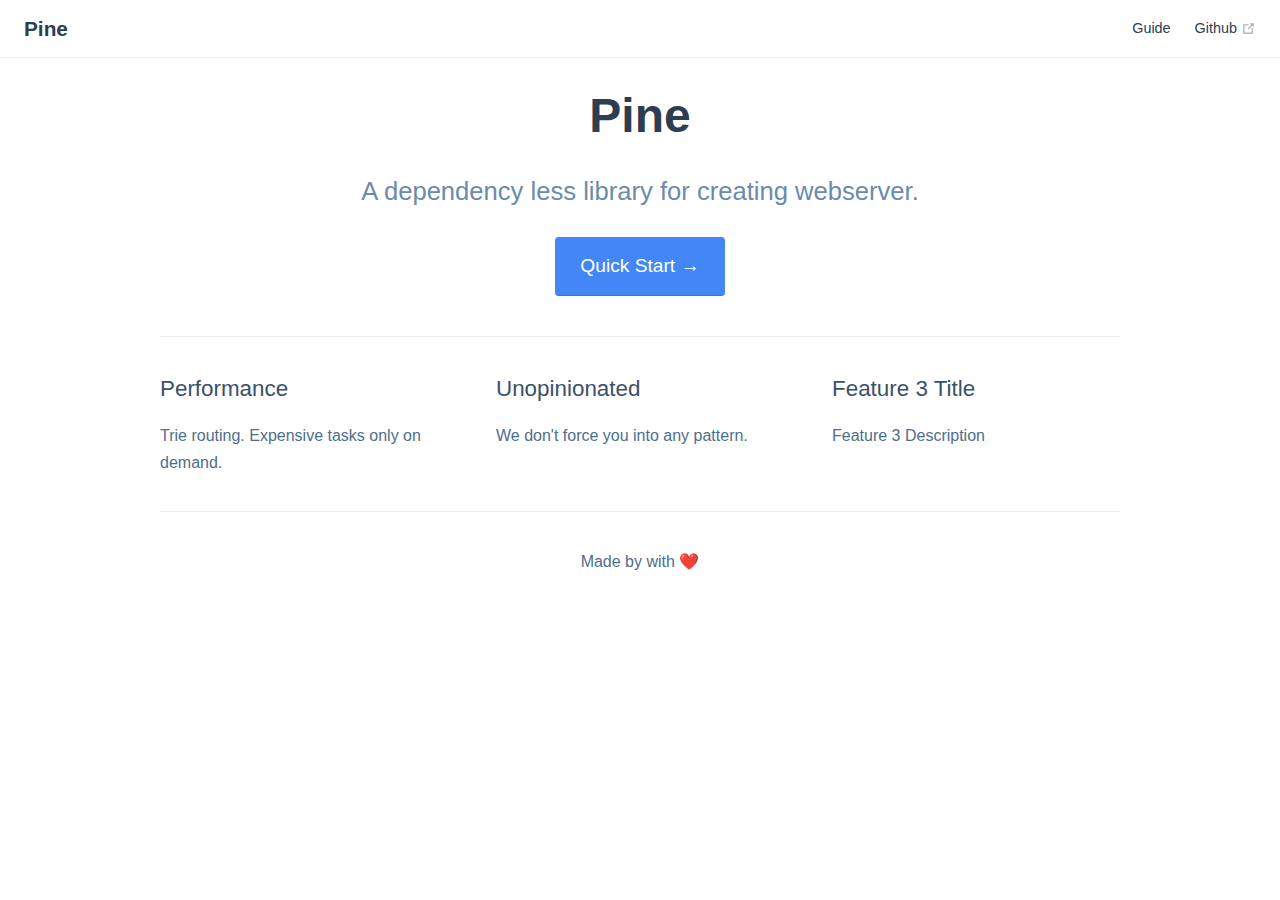
==== index.html @ f1e0f578 "initial commit" ====
<!DOCTYPE html>
<html lang="en-US">
  <head>
    <meta charset="utf-8">
    <meta name="viewport" content="width=device-width,initial-scale=1">
    <title>Pine</title>
    <meta name="generator" content="VuePress 1.9.7">
    
    <meta name="description" content="">
    <meta name="theme-color" content="#3eaf7c">
    <meta name="apple-mobile-web-app-capable" content="yes">
    <meta name="apple-mobile-web-app-status-bar-style" content="black">
    
    <link rel="preload" href="/assets/css/0.styles.39a267be.css" as="style"><link rel="preload" href="/assets/js/app.b1ec6d34.js" as="script"><link rel="preload" href="/assets/js/2.e7767448.js" as="script"><link rel="preload" href="/assets/js/19.b9b3221e.js" as="script"><link rel="prefetch" href="/assets/js/10.a19253a8.js"><link rel="prefetch" href="/assets/js/11.ebd62ddd.js"><link rel="prefetch" href="/assets/js/12.dfc4c2cf.js"><link rel="prefetch" href="/assets/js/13.0dc59c87.js"><link rel="prefetch" href="/assets/js/14.77c9f6ec.js"><link rel="prefetch" href="/assets/js/15.d4dd7ac7.js"><link rel="prefetch" href="/assets/js/16.641fc0c1.js"><link rel="prefetch" href="/assets/js/17.ef81d6ae.js"><link rel="prefetch" href="/assets/js/18.2c83feb0.js"><link rel="prefetch" href="/assets/js/3.e2c10d88.js"><link rel="prefetch" href="/assets/js/4.1ddbd436.js"><link rel="prefetch" href="/assets/js/5.36d3f813.js"><link rel="prefetch" href="/assets/js/6.9d0b0da1.js"><link rel="prefetch" href="/assets/js/7.0ec991a2.js"><link rel="prefetch" href="/assets/js/8.6fa378a0.js"><link rel="prefetch" href="/assets/js/9.0c739134.js">
    <link rel="stylesheet" href="/assets/css/0.styles.39a267be.css">
  </head>
  <body>
    <div id="app" data-server-rendered="true"><div class="theme-container no-sidebar"><header class="navbar"><div class="sidebar-button"><svg xmlns="http://www.w3.org/2000/svg" aria-hidden="true" role="img" viewBox="0 0 448 512" class="icon"><path fill="currentColor" d="M436 124H12c-6.627 0-12-5.373-12-12V80c0-6.627 5.373-12 12-12h424c6.627 0 12 5.373 12 12v32c0 6.627-5.373 12-12 12zm0 160H12c-6.627 0-12-5.373-12-12v-32c0-6.627 5.373-12 12-12h424c6.627 0 12 5.373 12 12v32c0 6.627-5.373 12-12 12zm0 160H12c-6.627 0-12-5.373-12-12v-32c0-6.627 5.373-12 12-12h424c6.627 0 12 5.373 12 12v32c0 6.627-5.373 12-12 12z"></path></svg></div> <a href="/" aria-current="page" class="home-link router-link-exact-active router-link-active"><!----> <span class="site-name">Pine</span></a> <div class="links"><!----> <nav class="nav-links can-hide"><div class="nav-item"><a href="/guide/" class="nav-link">
  Guide
</a></div><div class="nav-item"><a href="https://github.com/Palladium02/pine" target="_blank" rel="noopener noreferrer" class="nav-link external">
  Github
  <span><svg xmlns="http://www.w3.org/2000/svg" aria-hidden="true" focusable="false" x="0px" y="0px" viewBox="0 0 100 100" width="15" height="15" class="icon outbound"><path fill="currentColor" d="M18.8,85.1h56l0,0c2.2,0,4-1.8,4-4v-32h-8v28h-48v-48h28v-8h-32l0,0c-2.2,0-4,1.8-4,4v56C14.8,83.3,16.6,85.1,18.8,85.1z"></path> <polygon fill="currentColor" points="45.7,48.7 51.3,54.3 77.2,28.5 77.2,37.2 85.2,37.2 85.2,14.9 62.8,14.9 62.8,22.9 71.5,22.9"></polygon></svg> <span class="sr-only">(opens new window)</span></span></a></div> <!----></nav></div></header> <div class="sidebar-mask"></div> <aside class="sidebar"><nav class="nav-links"><div class="nav-item"><a href="/guide/" class="nav-link">
  Guide
</a></div><div class="nav-item"><a href="https://github.com/Palladium02/pine" target="_blank" rel="noopener noreferrer" class="nav-link external">
  Github
  <span><svg xmlns="http://www.w3.org/2000/svg" aria-hidden="true" focusable="false" x="0px" y="0px" viewBox="0 0 100 100" width="15" height="15" class="icon outbound"><path fill="currentColor" d="M18.8,85.1h56l0,0c2.2,0,4-1.8,4-4v-32h-8v28h-48v-48h28v-8h-32l0,0c-2.2,0-4,1.8-4,4v56C14.8,83.3,16.6,85.1,18.8,85.1z"></path> <polygon fill="currentColor" points="45.7,48.7 51.3,54.3 77.2,28.5 77.2,37.2 85.2,37.2 85.2,14.9 62.8,14.9 62.8,22.9 71.5,22.9"></polygon></svg> <span class="sr-only">(opens new window)</span></span></a></div> <!----></nav>  <!----> </aside> <main aria-labelledby="main-title" class="home"><header class="hero"><!----> <h1 id="main-title">
      Pine
    </h1> <p class="description">
      A dependency less library for creating webserver.
    </p> <p class="action"><a href="/guide/" class="nav-link action-button">
  Quick Start →
</a></p></header> <div class="features"><div class="feature"><h2>Performance</h2> <p>Trie routing. Expensive tasks only on demand.</p></div><div class="feature"><h2>Unopinionated</h2> <p>We don't force you into any pattern.</p></div><div class="feature"><h2>Feature 3 Title</h2> <p>Feature 3 Description</p></div></div> <div class="theme-default-content custom content__default"></div> <div class="footer">
    Made by  with ❤️
  </div></main></div><div class="global-ui"></div></div>
    <script src="/assets/js/app.b1ec6d34.js" defer></script><script src="/assets/js/2.e7767448.js" defer></script><script src="/assets/js/19.b9b3221e.js" defer></script>
  </body>
</html>
---- assets/css/0.styles.39a267be.css ----
code[class*=language-],pre[class*=language-]{color:#ccc;background:none;font-family:Consolas,Monaco,Andale Mono,Ubuntu Mono,monospace;font-size:1em;text-align:left;white-space:pre;word-spacing:normal;word-break:normal;word-wrap:normal;line-height:1.5;-moz-tab-size:4;-o-tab-size:4;tab-size:4;-webkit-hyphens:none;hyphens:none}pre[class*=language-]{padding:1em;margin:.5em 0;overflow:auto}:not(pre)>code[class*=language-],pre[class*=language-]{background:#2d2d2d}:not(pre)>code[class*=language-]{padding:.1em;border-radius:.3em;white-space:normal}.token.block-comment,.token.cdata,.token.comment,.token.doctype,.token.prolog{color:#999}.token.punctuation{color:#ccc}.token.attr-name,.token.deleted,.token.namespace,.token.tag{color:#e2777a}.token.function-name{color:#6196cc}.token.boolean,.token.function,.token.number{color:#f08d49}.token.class-name,.token.constant,.token.property,.token.symbol{color:#f8c555}.token.atrule,.token.builtin,.token.important,.token.keyword,.token.selector{color:#cc99cd}.token.attr-value,.token.char,.token.regex,.token.string,.token.variable{color:#7ec699}.token.entity,.token.operator,.token.url{color:#67cdcc}.token.bold,.token.important{font-weight:700}.token.italic{font-style:italic}.token.entity{cursor:help}.token.inserted{color:green}.theme-default-content code{color:#476582;padding:.25rem .5rem;margin:0;font-size:.85em;background-color:rgba(27,31,35,.05);border-radius:3px}.theme-default-content code .token.deleted{color:#ec5975}.theme-default-content code .token.inserted{color:#4287f5}.theme-default-content pre,.theme-default-content pre[class*=language-]{line-height:1.4;padding:1.25rem 1.5rem;margin:.85rem 0;background-color:#282c34;border-radius:6px;overflow:auto}.theme-default-content pre[class*=language-] code,.theme-default-content pre code{color:#fff;padding:0;background-color:transparent;border-radius:0}div[class*=language-]{position:relative;background-color:#282c34;border-radius:6px}div[class*=language-] .highlight-lines{-webkit-user-select:none;user-select:none;padding-top:1.3rem;position:absolute;top:0;left:0;width:100%;line-height:1.4}div[class*=language-] .highlight-lines .highlighted{background-color:rgba(0,0,0,.66)}div[class*=language-] pre,div[class*=language-] pre[class*=language-]{background:transparent;position:relative;z-index:1}div[class*=language-]:before{position:absolute;z-index:3;top:.8em;right:1em;font-size:.75rem;color:hsla(0,0%,100%,.4)}div[class*=language-]:not(.line-numbers-mode) .line-numbers-wrapper{display:none}div[class*=language-].line-numbers-mode .highlight-lines .highlighted{position:relative}div[class*=language-].line-numbers-mode .highlight-lines .highlighted:before{content:" ";position:absolute;z-index:3;left:0;top:0;display:block;width:3.5rem;height:100%;background-color:rgba(0,0,0,.66)}div[class*=language-].line-numbers-mode pre{padding-left:4.5rem;vertical-align:middle}div[class*=language-].line-numbers-mode .line-numbers-wrapper{position:absolute;top:0;width:3.5rem;text-align:center;color:hsla(0,0%,100%,.3);padding:1.25rem 0;line-height:1.4}div[class*=language-].line-numbers-mode .line-numbers-wrapper br{-webkit-user-select:none;user-select:none}div[class*=language-].line-numbers-mode .line-numbers-wrapper .line-number{position:relative;z-index:4;-webkit-user-select:none;user-select:none;font-size:.85em}div[class*=language-].line-numbers-mode:after{content:"";position:absolute;z-index:2;top:0;left:0;width:3.5rem;height:100%;border-radius:6px 0 0 6px;border-right:1px solid rgba(0,0,0,.66);background-color:#282c34}div[class~=language-js]:before{content:"js"}div[class~=language-ts]:before{content:"ts"}div[class~=language-html]:before{content:"html"}div[class~=language-md]:before{content:"md"}div[class~=language-vue]:before{content:"vue"}div[class~=language-css]:before{content:"css"}div[class~=language-sass]:before{content:"sass"}div[class~=language-scss]:before{content:"scss"}div[class~=language-less]:before{content:"less"}div[class~=language-stylus]:before{content:"stylus"}div[class~=language-go]:before{content:"go"}div[class~=language-java]:before{content:"java"}div[class~=language-c]:before{content:"c"}div[class~=language-sh]:before{content:"sh"}div[class~=language-yaml]:before{content:"yaml"}div[class~=language-py]:before{content:"py"}div[class~=language-docker]:before{content:"docker"}div[class~=language-dockerfile]:before{content:"dockerfile"}div[class~=language-makefile]:before{content:"makefile"}div[class~=language-javascript]:before{content:"js"}div[class~=language-typescript]:before{content:"ts"}div[class~=language-markup]:before{content:"html"}div[class~=language-markdown]:before{content:"md"}div[class~=language-json]:before{content:"json"}div[class~=language-ruby]:before{content:"rb"}div[class~=language-python]:before{content:"py"}div[class~=language-bash]:before{content:"sh"}div[class~=language-php]:before{content:"php"}.custom-block .custom-block-title{font-weight:600;margin-bottom:-.4rem}.custom-block.danger,.custom-block.tip,.custom-block.warning{padding:.1rem 1.5rem;border-left-width:.5rem;border-left-style:solid;margin:1rem 0}.custom-block.tip{background-color:#f3f5f7;border-color:#42b983}.custom-block.warning{background-color:rgba(255,229,100,.3);border-color:#e7c000;color:#6b5900}.custom-block.warning .custom-block-title{color:#b29400}.custom-block.warning a{color:#2c3e50}.custom-block.danger{background-color:#ffe6e6;border-color:#c00;color:#4d0000}.custom-block.danger .custom-block-title{color:#900}.custom-block.danger a{color:#2c3e50}.custom-block.details{display:block;position:relative;border-radius:2px;margin:1.6em 0;padding:1.6em;background-color:#eee}.custom-block.details h4{margin-top:0}.custom-block.details figure:last-child,.custom-block.details p:last-child{margin-bottom:0;padding-bottom:0}.custom-block.details summary{outline:none;cursor:pointer}.arrow{display:inline-block;width:0;height:0}.arrow.up{border-bottom:6px solid #ccc}.arrow.down,.arrow.up{border-left:4px solid transparent;border-right:4px solid transparent}.arrow.down{border-top:6px solid #ccc}.arrow.right{border-left:6px solid #ccc}.arrow.left,.arrow.right{border-top:4px solid transparent;border-bottom:4px solid transparent}.arrow.left{border-right:6px solid #ccc}.theme-default-content:not(.custom){max-width:740px;margin:0 auto;padding:2rem 2.5rem}@media (max-width:959px){.theme-default-content:not(.custom){padding:2rem}}@media (max-width:419px){.theme-default-content:not(.custom){padding:1.5rem}}.table-of-contents .badge{vertical-align:middle}body,html{padding:0;margin:0;background-color:#fff}body{font-family:-apple-system,BlinkMacSystemFont,Segoe UI,Roboto,Oxygen,Ubuntu,Cantarell,Fira Sans,Droid Sans,Helvetica Neue,sans-serif;-webkit-font-smoothing:antialiased;-moz-osx-font-smoothing:grayscale;font-size:16px;color:#2c3e50}.page{padding-left:20rem}.navbar{z-index:20;right:0;height:3.6rem;background-color:#fff;box-sizing:border-box;border-bottom:1px solid #eaecef}.navbar,.sidebar-mask{position:fixed;top:0;left:0}.sidebar-mask{z-index:9;width:100vw;height:100vh;display:none}.sidebar{font-size:16px;background-color:#fff;width:20rem;position:fixed;z-index:10;margin:0;top:3.6rem;left:0;bottom:0;box-sizing:border-box;border-right:1px solid #eaecef;overflow-y:auto}.theme-default-content:not(.custom)>:first-child{margin-top:3.6rem}.theme-default-content:not(.custom) a:hover{text-decoration:underline}.theme-default-content:not(.custom) p.demo{padding:1rem 1.5rem;border:1px solid #ddd;border-radius:4px}.theme-default-content:not(.custom) img{max-width:100%}.theme-default-content.custom{padding:0;margin:0}.theme-default-content.custom img{max-width:100%}a{font-weight:500;text-decoration:none}a,p a code{color:#4287f5}p a code{font-weight:400}kbd{background:#eee;border:.15rem solid #ddd;border-bottom:.25rem solid #ddd;border-radius:.15rem;padding:0 .15em}blockquote{font-size:1rem;color:#999;border-left:.2rem solid #dfe2e5;margin:1rem 0;padding:.25rem 0 .25rem 1rem}blockquote>p{margin:0}ol,ul{padding-left:1.2em}strong{font-weight:600}h1,h2,h3,h4,h5,h6{font-weight:600;line-height:1.25}.theme-default-content:not(.custom)>h1,.theme-default-content:not(.custom)>h2,.theme-default-content:not(.custom)>h3,.theme-default-content:not(.custom)>h4,.theme-default-content:not(.custom)>h5,.theme-default-content:not(.custom)>h6{margin-top:-3.1rem;padding-top:4.6rem;margin-bottom:0}.theme-default-content:not(.custom)>h1:first-child,.theme-default-content:not(.custom)>h2:first-child,.theme-default-content:not(.custom)>h3:first-child,.theme-default-content:not(.custom)>h4:first-child,.theme-default-content:not(.custom)>h5:first-child,.theme-default-content:not(.custom)>h6:first-child{margin-top:-1.5rem;margin-bottom:1rem}.theme-default-content:not(.custom)>h1:first-child+.custom-block,.theme-default-content:not(.custom)>h1:first-child+p,.theme-default-content:not(.custom)>h1:first-child+pre,.theme-default-content:not(.custom)>h2:first-child+.custom-block,.theme-default-content:not(.custom)>h2:first-child+p,.theme-default-content:not(.custom)>h2:first-child+pre,.theme-default-content:not(.custom)>h3:first-child+.custom-block,.theme-default-content:not(.custom)>h3:first-child+p,.theme-default-content:not(.custom)>h3:first-child+pre,.theme-default-content:not(.custom)>h4:first-child+.custom-block,.theme-default-content:not(.custom)>h4:first-child+p,.theme-default-content:not(.custom)>h4:first-child+pre,.theme-default-content:not(.custom)>h5:first-child+.custom-block,.theme-default-content:not(.custom)>h5:first-child+p,.theme-default-content:not(.custom)>h5:first-child+pre,.theme-default-content:not(.custom)>h6:first-child+.custom-block,.theme-default-content:not(.custom)>h6:first-child+p,.theme-default-content:not(.custom)>h6:first-child+pre{margin-top:2rem}h1:focus .header-anchor,h1:hover .header-anchor,h2:focus .header-anchor,h2:hover .header-anchor,h3:focus .header-anchor,h3:hover .header-anchor,h4:focus .header-anchor,h4:hover .header-anchor,h5:focus .header-anchor,h5:hover .header-anchor,h6:focus .header-anchor,h6:hover .header-anchor{opacity:1}h1{font-size:2.2rem}h2{font-size:1.65rem;padding-bottom:.3rem;border-bottom:1px solid #eaecef}h3{font-size:1.35rem}a.header-anchor{font-size:.85em;float:left;margin-left:-.87em;padding-right:.23em;margin-top:.125em;opacity:0}a.header-anchor:focus,a.header-anchor:hover{text-decoration:none}.line-number,code,kbd{font-family:source-code-pro,Menlo,Monaco,Consolas,Courier New,monospace}ol,p,ul{line-height:1.7}hr{border:0;border-top:1px solid #eaecef}table{border-collapse:collapse;margin:1rem 0;display:block;overflow-x:auto}tr{border-top:1px solid #dfe2e5}tr:nth-child(2n){background-color:#f6f8fa}td,th{border:1px solid #dfe2e5;padding:.6em 1em}.theme-container.sidebar-open .sidebar-mask{display:block}.theme-container.no-navbar .theme-default-content:not(.custom)>h1,.theme-container.no-navbar h2,.theme-container.no-navbar h3,.theme-container.no-navbar h4,.theme-container.no-navbar h5,.theme-container.no-navbar h6{margin-top:1.5rem;padding-top:0}.theme-container.no-navbar .sidebar{top:0}@media (min-width:720px){.theme-container.no-sidebar .sidebar{display:none}.theme-container.no-sidebar .page{padding-left:0}}@media (max-width:959px){.sidebar{font-size:15px;width:16.4rem}.page{padding-left:16.4rem}}@media (max-width:719px){.sidebar{top:0;padding-top:3.6rem;transform:translateX(-100%);transition:transform .2s ease}.page{padding-left:0}.theme-container.sidebar-open .sidebar{transform:translateX(0)}.theme-container.no-navbar .sidebar{padding-top:0}}@media (max-width:419px){h1{font-size:1.9rem}.theme-default-content div[class*=language-]{margin:.85rem -1.5rem;border-radius:0}}.home .hero img{max-width:450px!important}.tip{border-color:#4287f5!important}#nprogress{pointer-events:none}#nprogress .bar{background:#4287f5;position:fixed;z-index:1031;top:0;left:0;width:100%;height:2px}#nprogress .peg{display:block;position:absolute;right:0;width:100px;height:100%;box-shadow:0 0 10px #4287f5,0 0 5px #4287f5;opacity:1;transform:rotate(3deg) translateY(-4px)}#nprogress .spinner{display:block;position:fixed;z-index:1031;top:15px;right:15px}#nprogress .spinner-icon{width:18px;height:18px;box-sizing:border-box;border-color:#4287f5 transparent transparent #4287f5;border-style:solid;border-width:2px;border-radius:50%;-webkit-animation:nprogress-spinner .4s linear infinite;animation:nprogress-spinner .4s linear infinite}.nprogress-custom-parent{overflow:hidden;position:relative}.nprogress-custom-parent #nprogress .bar,.nprogress-custom-parent #nprogress .spinner{position:absolute}@-webkit-keyframes nprogress-spinner{0%{transform:rotate(0deg)}to{transform:rotate(1turn)}}@keyframes nprogress-spinner{0%{transform:rotate(0deg)}to{transform:rotate(1turn)}}.icon.outbound{color:#aaa;display:inline-block;vertical-align:middle;position:relative;top:-1px}.sr-only{position:absolute;width:1px;height:1px;padding:0;margin:-1px;overflow:hidden;clip:rect(0,0,0,0);white-space:nowrap;border-width:0}.home{padding:3.6rem 2rem 0;max-width:960px;margin:0 auto;display:block}.home .hero{text-align:center}.home .hero img{max-width:100%;max-height:280px;display:block;margin:3rem auto 1.5rem}.home .hero h1{font-size:3rem}.home .hero .action,.home .hero .description,.home .hero h1{margin:1.8rem auto}.home .hero .description{max-width:35rem;font-size:1.6rem;line-height:1.3;color:#6a8bad}.home .hero .action-button{display:inline-block;font-size:1.2rem;color:#fff;background-color:#4287f5;padding:.8rem 1.6rem;border-radius:4px;transition:background-color .1s ease;box-sizing:border-box;border-bottom:1px solid #2474f3}.home .hero .action-button:hover{background-color:#5593f6}.home .features{border-top:1px solid #eaecef;padding:1.2rem 0;margin-top:2.5rem;display:flex;flex-wrap:wrap;align-items:flex-start;align-content:stretch;justify-content:space-between}.home .feature{flex-grow:1;flex-basis:30%;max-width:30%}.home .feature h2{font-size:1.4rem;font-weight:500;border-bottom:none;padding-bottom:0;color:#3a5169}.home .feature p{color:#4e6e8e}.home .footer{padding:2.5rem;border-top:1px solid #eaecef;text-align:center;color:#4e6e8e}@media (max-width:719px){.home .features{flex-direction:column}.home .feature{max-width:100%;padding:0 2.5rem}}@media (max-width:419px){.home{padding-left:1.5rem;padding-right:1.5rem}.home .hero img{max-height:210px;margin:2rem auto 1.2rem}.home .hero h1{font-size:2rem}.home .hero .action,.home .hero .description,.home .hero h1{margin:1.2rem auto}.home .hero .description{font-size:1.2rem}.home .hero .action-button{font-size:1rem;padding:.6rem 1.2rem}.home .feature h2{font-size:1.25rem}}.search-box{display:inline-block;position:relative;margin-right:1rem}.search-box input{cursor:text;width:10rem;height:2rem;color:#4e6e8e;display:inline-block;border:1px solid #cfd4db;border-radius:2rem;font-size:.9rem;line-height:2rem;padding:0 .5rem 0 2rem;outline:none;transition:all .2s ease;background:#fff url(/assets/img/search.83621669.svg) .6rem .5rem no-repeat;background-size:1rem}.search-box input:focus{cursor:auto;border-color:#4287f5}.search-box .suggestions{background:#fff;width:20rem;position:absolute;top:2rem;border:1px solid #cfd4db;border-radius:6px;padding:.4rem;list-style-type:none}.search-box .suggestions.align-right{right:0}.search-box .suggestion{line-height:1.4;padding:.4rem .6rem;border-radius:4px;cursor:pointer}.search-box .suggestion a{white-space:normal;color:#5d82a6}.search-box .suggestion a .page-title{font-weight:600}.search-box .suggestion a .header{font-size:.9em;margin-left:.25em}.search-box .suggestion.focused{background-color:#f3f4f5}.search-box .suggestion.focused a{color:#4287f5}@media (max-width:959px){.search-box input{cursor:pointer;width:0;border-color:transparent;position:relative}.search-box input:focus{cursor:text;left:0;width:10rem}}@media (-ms-high-contrast:none){.search-box input{height:2rem}}@media (max-width:959px) and (min-width:719px){.search-box .suggestions{left:0}}@media (max-width:719px){.search-box{margin-right:0}.search-box input{left:1rem}.search-box .suggestions{right:0}}@media (max-width:419px){.search-box .suggestions{width:calc(100vw - 4rem)}.search-box input:focus{width:8rem}}.sidebar-button{cursor:pointer;display:none;width:1.25rem;height:1.25rem;position:absolute;padding:.6rem;top:.6rem;left:1rem}.sidebar-button .icon{display:block;width:1.25rem;height:1.25rem}@media (max-width:719px){.sidebar-button{display:block}}.dropdown-enter,.dropdown-leave-to{height:0!important}.dropdown-wrapper{cursor:pointer}.dropdown-wrapper .dropdown-title,.dropdown-wrapper .mobile-dropdown-title{display:block;font-size:.9rem;font-family:inherit;cursor:inherit;padding:inherit;line-height:1.4rem;background:transparent;border:none;font-weight:500;color:#2c3e50}.dropdown-wrapper .dropdown-title:hover,.dropdown-wrapper .mobile-dropdown-title:hover{border-color:transparent}.dropdown-wrapper .dropdown-title .arrow,.dropdown-wrapper .mobile-dropdown-title .arrow{vertical-align:middle;margin-top:-1px;margin-left:.4rem}.dropdown-wrapper .mobile-dropdown-title{display:none;font-weight:600}.dropdown-wrapper .mobile-dropdown-title font-size inherit:hover{color:#4287f5}.dropdown-wrapper .nav-dropdown .dropdown-item{color:inherit;line-height:1.7rem}.dropdown-wrapper .nav-dropdown .dropdown-item h4{margin:.45rem 0 0;border-top:1px solid #eee;padding:1rem 1.5rem .45rem 1.25rem}.dropdown-wrapper .nav-dropdown .dropdown-item .dropdown-subitem-wrapper{padding:0;list-style:none}.dropdown-wrapper .nav-dropdown .dropdown-item .dropdown-subitem-wrapper .dropdown-subitem{font-size:.9em}.dropdown-wrapper .nav-dropdown .dropdown-item a{display:block;line-height:1.7rem;position:relative;border-bottom:none;font-weight:400;margin-bottom:0;padding:0 1.5rem 0 1.25rem}.dropdown-wrapper .nav-dropdown .dropdown-item a.router-link-active,.dropdown-wrapper .nav-dropdown .dropdown-item a:hover{color:#4287f5}.dropdown-wrapper .nav-dropdown .dropdown-item a.router-link-active:after{content:"";width:0;height:0;border-left:5px solid #4287f5;border-top:3px solid transparent;border-bottom:3px solid transparent;position:absolute;top:calc(50% - 2px);left:9px}.dropdown-wrapper .nav-dropdown .dropdown-item:first-child h4{margin-top:0;padding-top:0;border-top:0}@media (max-width:719px){.dropdown-wrapper.open .dropdown-title{margin-bottom:.5rem}.dropdown-wrapper .dropdown-title{display:none}.dropdown-wrapper .mobile-dropdown-title{display:block}.dropdown-wrapper .nav-dropdown{transition:height .1s ease-out;overflow:hidden}.dropdown-wrapper .nav-dropdown .dropdown-item h4{border-top:0;margin-top:0;padding-top:0}.dropdown-wrapper .nav-dropdown .dropdown-item>a,.dropdown-wrapper .nav-dropdown .dropdown-item h4{font-size:15px;line-height:2rem}.dropdown-wrapper .nav-dropdown .dropdown-item .dropdown-subitem{font-size:14px;padding-left:1rem}}@media (min-width:719px){.dropdown-wrapper{height:1.8rem}.dropdown-wrapper.open .nav-dropdown,.dropdown-wrapper:hover .nav-dropdown{display:block!important}.dropdown-wrapper.open:blur{display:none}.dropdown-wrapper .nav-dropdown{display:none;height:auto!important;box-sizing:border-box;max-height:calc(100vh - 2.7rem);overflow-y:auto;position:absolute;top:100%;right:0;background-color:#fff;padding:.6rem 0;border:1px solid;border-color:#ddd #ddd #ccc;text-align:left;border-radius:.25rem;white-space:nowrap;margin:0}}.nav-links{display:inline-block}.nav-links a{line-height:1.4rem;color:inherit}.nav-links a.router-link-active,.nav-links a:hover{color:#4287f5}.nav-links .nav-item{position:relative;display:inline-block;margin-left:1.5rem;line-height:2rem}.nav-links .nav-item:first-child{margin-left:0}.nav-links .repo-link{margin-left:1.5rem}@media (max-width:719px){.nav-links .nav-item,.nav-links .repo-link{margin-left:0}}@media (min-width:719px){.nav-links a.router-link-active,.nav-links a:hover{color:#2c3e50}.nav-item>a:not(.external).router-link-active,.nav-item>a:not(.external):hover{margin-bottom:-2px;border-bottom:2px solid #5191f6}}.navbar{padding:.7rem 1.5rem;line-height:2.2rem}.navbar a,.navbar img,.navbar span{display:inline-block}.navbar .logo{height:2.2rem;min-width:2.2rem;margin-right:.8rem;vertical-align:top}.navbar .site-name{font-size:1.3rem;font-weight:600;color:#2c3e50;position:relative}.navbar .links{padding-left:1.5rem;box-sizing:border-box;background-color:#fff;white-space:nowrap;font-size:.9rem;position:absolute;right:1.5rem;top:.7rem;display:flex}.navbar .links .search-box{flex:0 0 auto;vertical-align:top}@media (max-width:719px){.navbar{padding-left:4rem}.navbar .can-hide{display:none}.navbar .links{padding-left:1.5rem}.navbar .site-name{width:calc(100vw - 9.4rem);overflow:hidden;white-space:nowrap;text-overflow:ellipsis}}.page-edit{max-width:740px;margin:0 auto;padding:2rem 2.5rem}@media (max-width:959px){.page-edit{padding:2rem}}@media (max-width:419px){.page-edit{padding:1.5rem}}.page-edit{padding-top:1rem;padding-bottom:1rem;overflow:auto}.page-edit .edit-link{display:inline-block}.page-edit .edit-link a{color:#4e6e8e;margin-right:.25rem}.page-edit .last-updated{float:right;font-size:.9em}.page-edit .last-updated .prefix{font-weight:500;color:#4e6e8e}.page-edit .last-updated .time{font-weight:400;color:#767676}@media (max-width:719px){.page-edit .edit-link{margin-bottom:.5rem}.page-edit .last-updated{font-size:.8em;float:none;text-align:left}}.page-nav{max-width:740px;margin:0 auto;padding:2rem 2.5rem}@media (max-width:959px){.page-nav{padding:2rem}}@media (max-width:419px){.page-nav{padding:1.5rem}}.page-nav{padding-top:1rem;padding-bottom:0}.page-nav .inner{min-height:2rem;margin-top:0;border-top:1px solid #eaecef;padding-top:1rem;overflow:auto}.page-nav .next{float:right}.page{padding-bottom:2rem;display:block}.sidebar-group .sidebar-group{padding-left:.5em}.sidebar-group:not(.collapsable) .sidebar-heading:not(.clickable){cursor:auto;color:inherit}.sidebar-group.is-sub-group{padding-left:0}.sidebar-group.is-sub-group>.sidebar-heading{font-size:.95em;line-height:1.4;font-weight:400;padding-left:2rem}.sidebar-group.is-sub-group>.sidebar-heading:not(.clickable){opacity:.5}.sidebar-group.is-sub-group>.sidebar-group-items{padding-left:1rem}.sidebar-group.is-sub-group>.sidebar-group-items>li>.sidebar-link{font-size:.95em;border-left:none}.sidebar-group.depth-2>.sidebar-heading{border-left:none}.sidebar-heading{color:#2c3e50;transition:color .15s ease;cursor:pointer;font-size:1.1em;font-weight:700;padding:.35rem 1.5rem .35rem 1.25rem;width:100%;box-sizing:border-box;margin:0;border-left:.25rem solid transparent}.sidebar-heading.open,.sidebar-heading:hover{color:inherit}.sidebar-heading .arrow{position:relative;top:-.12em;left:.5em}.sidebar-heading.clickable.active{font-weight:600;color:#4287f5;border-left-color:#4287f5}.sidebar-heading.clickable:hover{color:#4287f5}.sidebar-group-items{transition:height .1s ease-out;font-size:.95em;overflow:hidden}.sidebar .sidebar-sub-headers{padding-left:1rem;font-size:.95em}a.sidebar-link{font-size:1em;font-weight:400;display:inline-block;color:#2c3e50;border-left:.25rem solid transparent;padding:.35rem 1rem .35rem 1.25rem;line-height:1.4;width:100%;box-sizing:border-box}a.sidebar-link:hover{color:#4287f5}a.sidebar-link.active{font-weight:600;color:#4287f5;border-left-color:#4287f5}.sidebar-group a.sidebar-link{padding-left:2rem}.sidebar-sub-headers a.sidebar-link{padding-top:.25rem;padding-bottom:.25rem;border-left:none}.sidebar-sub-headers a.sidebar-link.active{font-weight:500}.sidebar ul{padding:0;margin:0;list-style-type:none}.sidebar a{display:inline-block}.sidebar .nav-links{display:none;border-bottom:1px solid #eaecef;padding:.5rem 0 .75rem}.sidebar .nav-links a{font-weight:600}.sidebar .nav-links .nav-item,.sidebar .nav-links .repo-link{display:block;line-height:1.25rem;font-size:1.1em;padding:.5rem 0 .5rem 1.5rem}.sidebar>.sidebar-links{padding:1.5rem 0}.sidebar>.sidebar-links>li>a.sidebar-link{font-size:1.1em;line-height:1.7;font-weight:700}.sidebar>.sidebar-links>li:not(:first-child){margin-top:.75rem}@media (max-width:719px){.sidebar .nav-links{display:block}.sidebar .nav-links .dropdown-wrapper .nav-dropdown .dropdown-item a.router-link-active:after{top:calc(1rem - 2px)}.sidebar>.sidebar-links{padding:1rem 0}}.badge[data-v-15b7b770]{display:inline-block;font-size:14px;height:18px;line-height:18px;border-radius:3px;padding:0 6px;color:#fff}.badge.green[data-v-15b7b770],.badge.tip[data-v-15b7b770],.badge[data-v-15b7b770]{background-color:#42b983}.badge.error[data-v-15b7b770]{background-color:#da5961}.badge.warn[data-v-15b7b770],.badge.warning[data-v-15b7b770],.badge.yellow[data-v-15b7b770]{background-color:#e7c000}.badge+.badge[data-v-15b7b770]{margin-left:5px}.theme-code-group__nav[data-v-deefee04]{margin-bottom:-35px;background-color:#282c34;padding-bottom:22px;border-top-left-radius:6px;border-top-right-radius:6px;padding-left:10px;padding-top:10px}.theme-code-group__ul[data-v-deefee04]{margin:auto 0;padding-left:0;display:inline-flex;list-style:none}.theme-code-group__nav-tab[data-v-deefee04]{border:0;padding:5px;cursor:pointer;background-color:transparent;font-size:.85em;line-height:1.4;color:hsla(0,0%,100%,.9);font-weight:600}.theme-code-group__nav-tab-active[data-v-deefee04]{border-bottom:1px solid #42b983}.pre-blank[data-v-deefee04]{color:#42b983}.theme-code-block[data-v-759a7d02]{display:none}.theme-code-block__active[data-v-759a7d02]{display:block}.theme-code-block>pre[data-v-759a7d02]{background-color:orange}
---- assets/css/0.styles.39a267be.css ----
code[class*=language-],pre[class*=language-]{color:#ccc;background:none;font-family:Consolas,Monaco,Andale Mono,Ubuntu Mono,monospace;font-size:1em;text-align:left;white-space:pre;word-spacing:normal;word-break:normal;word-wrap:normal;line-height:1.5;-moz-tab-size:4;-o-tab-size:4;tab-size:4;-webkit-hyphens:none;hyphens:none}pre[class*=language-]{padding:1em;margin:.5em 0;overflow:auto}:not(pre)>code[class*=language-],pre[class*=language-]{background:#2d2d2d}:not(pre)>code[class*=language-]{padding:.1em;border-radius:.3em;white-space:normal}.token.block-comment,.token.cdata,.token.comment,.token.doctype,.token.prolog{color:#999}.token.punctuation{color:#ccc}.token.attr-name,.token.deleted,.token.namespace,.token.tag{color:#e2777a}.token.function-name{color:#6196cc}.token.boolean,.token.function,.token.number{color:#f08d49}.token.class-name,.token.constant,.token.property,.token.symbol{color:#f8c555}.token.atrule,.token.builtin,.token.important,.token.keyword,.token.selector{color:#cc99cd}.token.attr-value,.token.char,.token.regex,.token.string,.token.variable{color:#7ec699}.token.entity,.token.operator,.token.url{color:#67cdcc}.token.bold,.token.important{font-weight:700}.token.italic{font-style:italic}.token.entity{cursor:help}.token.inserted{color:green}.theme-default-content code{color:#476582;padding:.25rem .5rem;margin:0;font-size:.85em;background-color:rgba(27,31,35,.05);border-radius:3px}.theme-default-content code .token.deleted{color:#ec5975}.theme-default-content code .token.inserted{color:#4287f5}.theme-default-content pre,.theme-default-content pre[class*=language-]{line-height:1.4;padding:1.25rem 1.5rem;margin:.85rem 0;background-color:#282c34;border-radius:6px;overflow:auto}.theme-default-content pre[class*=language-] code,.theme-default-content pre code{color:#fff;padding:0;background-color:transparent;border-radius:0}div[class*=language-]{position:relative;background-color:#282c34;border-radius:6px}div[class*=language-] .highlight-lines{-webkit-user-select:none;user-select:none;padding-top:1.3rem;position:absolute;top:0;left:0;width:100%;line-height:1.4}div[class*=language-] .highlight-lines .highlighted{background-color:rgba(0,0,0,.66)}div[class*=language-] pre,div[class*=language-] pre[class*=language-]{background:transparent;position:relative;z-index:1}div[class*=language-]:before{position:absolute;z-index:3;top:.8em;right:1em;font-size:.75rem;color:hsla(0,0%,100%,.4)}div[class*=language-]:not(.line-numbers-mode) .line-numbers-wrapper{display:none}div[class*=language-].line-numbers-mode .highlight-lines .highlighted{position:relative}div[class*=language-].line-numbers-mode .highlight-lines .highlighted:before{content:" ";position:absolute;z-index:3;left:0;top:0;display:block;width:3.5rem;height:100%;background-color:rgba(0,0,0,.66)}div[class*=language-].line-numbers-mode pre{padding-left:4.5rem;vertical-align:middle}div[class*=language-].line-numbers-mode .line-numbers-wrapper{position:absolute;top:0;width:3.5rem;text-align:center;color:hsla(0,0%,100%,.3);padding:1.25rem 0;line-height:1.4}div[class*=language-].line-numbers-mode .line-numbers-wrapper br{-webkit-user-select:none;user-select:none}div[class*=language-].line-numbers-mode .line-numbers-wrapper .line-number{position:relative;z-index:4;-webkit-user-select:none;user-select:none;font-size:.85em}div[class*=language-].line-numbers-mode:after{content:"";position:absolute;z-index:2;top:0;left:0;width:3.5rem;height:100%;border-radius:6px 0 0 6px;border-right:1px solid rgba(0,0,0,.66);background-color:#282c34}div[class~=language-js]:before{content:"js"}div[class~=language-ts]:before{content:"ts"}div[class~=language-html]:before{content:"html"}div[class~=language-md]:before{content:"md"}div[class~=language-vue]:before{content:"vue"}div[class~=language-css]:before{content:"css"}div[class~=language-sass]:before{content:"sass"}div[class~=language-scss]:before{content:"scss"}div[class~=language-less]:before{content:"less"}div[class~=language-stylus]:before{content:"stylus"}div[class~=language-go]:before{content:"go"}div[class~=language-java]:before{content:"java"}div[class~=language-c]:before{content:"c"}div[class~=language-sh]:before{content:"sh"}div[class~=language-yaml]:before{content:"yaml"}div[class~=language-py]:before{content:"py"}div[class~=language-docker]:before{content:"docker"}div[class~=language-dockerfile]:before{content:"dockerfile"}div[class~=language-makefile]:before{content:"makefile"}div[class~=language-javascript]:before{content:"js"}div[class~=language-typescript]:before{content:"ts"}div[class~=language-markup]:before{content:"html"}div[class~=language-markdown]:before{content:"md"}div[class~=language-json]:before{content:"json"}div[class~=language-ruby]:before{content:"rb"}div[class~=language-python]:before{content:"py"}div[class~=language-bash]:before{content:"sh"}div[class~=language-php]:before{content:"php"}.custom-block .custom-block-title{font-weight:600;margin-bottom:-.4rem}.custom-block.danger,.custom-block.tip,.custom-block.warning{padding:.1rem 1.5rem;border-left-width:.5rem;border-left-style:solid;margin:1rem 0}.custom-block.tip{background-color:#f3f5f7;border-color:#42b983}.custom-block.warning{background-color:rgba(255,229,100,.3);border-color:#e7c000;color:#6b5900}.custom-block.warning .custom-block-title{color:#b29400}.custom-block.warning a{color:#2c3e50}.custom-block.danger{background-color:#ffe6e6;border-color:#c00;color:#4d0000}.custom-block.danger .custom-block-title{color:#900}.custom-block.danger a{color:#2c3e50}.custom-block.details{display:block;position:relative;border-radius:2px;margin:1.6em 0;padding:1.6em;background-color:#eee}.custom-block.details h4{margin-top:0}.custom-block.details figure:last-child,.custom-block.details p:last-child{margin-bottom:0;padding-bottom:0}.custom-block.details summary{outline:none;cursor:pointer}.arrow{display:inline-block;width:0;height:0}.arrow.up{border-bottom:6px solid #ccc}.arrow.down,.arrow.up{border-left:4px solid transparent;border-right:4px solid transparent}.arrow.down{border-top:6px solid #ccc}.arrow.right{border-left:6px solid #ccc}.arrow.left,.arrow.right{border-top:4px solid transparent;border-bottom:4px solid transparent}.arrow.left{border-right:6px solid #ccc}.theme-default-content:not(.custom){max-width:740px;margin:0 auto;padding:2rem 2.5rem}@media (max-width:959px){.theme-default-content:not(.custom){padding:2rem}}@media (max-width:419px){.theme-default-content:not(.custom){padding:1.5rem}}.table-of-contents .badge{vertical-align:middle}body,html{padding:0;margin:0;background-color:#fff}body{font-family:-apple-system,BlinkMacSystemFont,Segoe UI,Roboto,Oxygen,Ubuntu,Cantarell,Fira Sans,Droid Sans,Helvetica Neue,sans-serif;-webkit-font-smoothing:antialiased;-moz-osx-font-smoothing:grayscale;font-size:16px;color:#2c3e50}.page{padding-left:20rem}.navbar{z-index:20;right:0;height:3.6rem;background-color:#fff;box-sizing:border-box;border-bottom:1px solid #eaecef}.navbar,.sidebar-mask{position:fixed;top:0;left:0}.sidebar-mask{z-index:9;width:100vw;height:100vh;display:none}.sidebar{font-size:16px;background-color:#fff;width:20rem;position:fixed;z-index:10;margin:0;top:3.6rem;left:0;bottom:0;box-sizing:border-box;border-right:1px solid #eaecef;overflow-y:auto}.theme-default-content:not(.custom)>:first-child{margin-top:3.6rem}.theme-default-content:not(.custom) a:hover{text-decoration:underline}.theme-default-content:not(.custom) p.demo{padding:1rem 1.5rem;border:1px solid #ddd;border-radius:4px}.theme-default-content:not(.custom) img{max-width:100%}.theme-default-content.custom{padding:0;margin:0}.theme-default-content.custom img{max-width:100%}a{font-weight:500;text-decoration:none}a,p a code{color:#4287f5}p a code{font-weight:400}kbd{background:#eee;border:.15rem solid #ddd;border-bottom:.25rem solid #ddd;border-radius:.15rem;padding:0 .15em}blockquote{font-size:1rem;color:#999;border-left:.2rem solid #dfe2e5;margin:1rem 0;padding:.25rem 0 .25rem 1rem}blockquote>p{margin:0}ol,ul{padding-left:1.2em}strong{font-weight:600}h1,h2,h3,h4,h5,h6{font-weight:600;line-height:1.25}.theme-default-content:not(.custom)>h1,.theme-default-content:not(.custom)>h2,.theme-default-content:not(.custom)>h3,.theme-default-content:not(.custom)>h4,.theme-default-content:not(.custom)>h5,.theme-default-content:not(.custom)>h6{margin-top:-3.1rem;padding-top:4.6rem;margin-bottom:0}.theme-default-content:not(.custom)>h1:first-child,.theme-default-content:not(.custom)>h2:first-child,.theme-default-content:not(.custom)>h3:first-child,.theme-default-content:not(.custom)>h4:first-child,.theme-default-content:not(.custom)>h5:first-child,.theme-default-content:not(.custom)>h6:first-child{margin-top:-1.5rem;margin-bottom:1rem}.theme-default-content:not(.custom)>h1:first-child+.custom-block,.theme-default-content:not(.custom)>h1:first-child+p,.theme-default-content:not(.custom)>h1:first-child+pre,.theme-default-content:not(.custom)>h2:first-child+.custom-block,.theme-default-content:not(.custom)>h2:first-child+p,.theme-default-content:not(.custom)>h2:first-child+pre,.theme-default-content:not(.custom)>h3:first-child+.custom-block,.theme-default-content:not(.custom)>h3:first-child+p,.theme-default-content:not(.custom)>h3:first-child+pre,.theme-default-content:not(.custom)>h4:first-child+.custom-block,.theme-default-content:not(.custom)>h4:first-child+p,.theme-default-content:not(.custom)>h4:first-child+pre,.theme-default-content:not(.custom)>h5:first-child+.custom-block,.theme-default-content:not(.custom)>h5:first-child+p,.theme-default-content:not(.custom)>h5:first-child+pre,.theme-default-content:not(.custom)>h6:first-child+.custom-block,.theme-default-content:not(.custom)>h6:first-child+p,.theme-default-content:not(.custom)>h6:first-child+pre{margin-top:2rem}h1:focus .header-anchor,h1:hover .header-anchor,h2:focus .header-anchor,h2:hover .header-anchor,h3:focus .header-anchor,h3:hover .header-anchor,h4:focus .header-anchor,h4:hover .header-anchor,h5:focus .header-anchor,h5:hover .header-anchor,h6:focus .header-anchor,h6:hover .header-anchor{opacity:1}h1{font-size:2.2rem}h2{font-size:1.65rem;padding-bottom:.3rem;border-bottom:1px solid #eaecef}h3{font-size:1.35rem}a.header-anchor{font-size:.85em;float:left;margin-left:-.87em;padding-right:.23em;margin-top:.125em;opacity:0}a.header-anchor:focus,a.header-anchor:hover{text-decoration:none}.line-number,code,kbd{font-family:source-code-pro,Menlo,Monaco,Consolas,Courier New,monospace}ol,p,ul{line-height:1.7}hr{border:0;border-top:1px solid #eaecef}table{border-collapse:collapse;margin:1rem 0;display:block;overflow-x:auto}tr{border-top:1px solid #dfe2e5}tr:nth-child(2n){background-color:#f6f8fa}td,th{border:1px solid #dfe2e5;padding:.6em 1em}.theme-container.sidebar-open .sidebar-mask{display:block}.theme-container.no-navbar .theme-default-content:not(.custom)>h1,.theme-container.no-navbar h2,.theme-container.no-navbar h3,.theme-container.no-navbar h4,.theme-container.no-navbar h5,.theme-container.no-navbar h6{margin-top:1.5rem;padding-top:0}.theme-container.no-navbar .sidebar{top:0}@media (min-width:720px){.theme-container.no-sidebar .sidebar{display:none}.theme-container.no-sidebar .page{padding-left:0}}@media (max-width:959px){.sidebar{font-size:15px;width:16.4rem}.page{padding-left:16.4rem}}@media (max-width:719px){.sidebar{top:0;padding-top:3.6rem;transform:translateX(-100%);transition:transform .2s ease}.page{padding-left:0}.theme-container.sidebar-open .sidebar{transform:translateX(0)}.theme-container.no-navbar .sidebar{padding-top:0}}@media (max-width:419px){h1{font-size:1.9rem}.theme-default-content div[class*=language-]{margin:.85rem -1.5rem;border-radius:0}}.home .hero img{max-width:450px!important}.tip{border-color:#4287f5!important}#nprogress{pointer-events:none}#nprogress .bar{background:#4287f5;position:fixed;z-index:1031;top:0;left:0;width:100%;height:2px}#nprogress .peg{display:block;position:absolute;right:0;width:100px;height:100%;box-shadow:0 0 10px #4287f5,0 0 5px #4287f5;opacity:1;transform:rotate(3deg) translateY(-4px)}#nprogress .spinner{display:block;position:fixed;z-index:1031;top:15px;right:15px}#nprogress .spinner-icon{width:18px;height:18px;box-sizing:border-box;border-color:#4287f5 transparent transparent #4287f5;border-style:solid;border-width:2px;border-radius:50%;-webkit-animation:nprogress-spinner .4s linear infinite;animation:nprogress-spinner .4s linear infinite}.nprogress-custom-parent{overflow:hidden;position:relative}.nprogress-custom-parent #nprogress .bar,.nprogress-custom-parent #nprogress .spinner{position:absolute}@-webkit-keyframes nprogress-spinner{0%{transform:rotate(0deg)}to{transform:rotate(1turn)}}@keyframes nprogress-spinner{0%{transform:rotate(0deg)}to{transform:rotate(1turn)}}.icon.outbound{color:#aaa;display:inline-block;vertical-align:middle;position:relative;top:-1px}.sr-only{position:absolute;width:1px;height:1px;padding:0;margin:-1px;overflow:hidden;clip:rect(0,0,0,0);white-space:nowrap;border-width:0}.home{padding:3.6rem 2rem 0;max-width:960px;margin:0 auto;display:block}.home .hero{text-align:center}.home .hero img{max-width:100%;max-height:280px;display:block;margin:3rem auto 1.5rem}.home .hero h1{font-size:3rem}.home .hero .action,.home .hero .description,.home .hero h1{margin:1.8rem auto}.home .hero .description{max-width:35rem;font-size:1.6rem;line-height:1.3;color:#6a8bad}.home .hero .action-button{display:inline-block;font-size:1.2rem;color:#fff;background-color:#4287f5;padding:.8rem 1.6rem;border-radius:4px;transition:background-color .1s ease;box-sizing:border-box;border-bottom:1px solid #2474f3}.home .hero .action-button:hover{background-color:#5593f6}.home .features{border-top:1px solid #eaecef;padding:1.2rem 0;margin-top:2.5rem;display:flex;flex-wrap:wrap;align-items:flex-start;align-content:stretch;justify-content:space-between}.home .feature{flex-grow:1;flex-basis:30%;max-width:30%}.home .feature h2{font-size:1.4rem;font-weight:500;border-bottom:none;padding-bottom:0;color:#3a5169}.home .feature p{color:#4e6e8e}.home .footer{padding:2.5rem;border-top:1px solid #eaecef;text-align:center;color:#4e6e8e}@media (max-width:719px){.home .features{flex-direction:column}.home .feature{max-width:100%;padding:0 2.5rem}}@media (max-width:419px){.home{padding-left:1.5rem;padding-right:1.5rem}.home .hero img{max-height:210px;margin:2rem auto 1.2rem}.home .hero h1{font-size:2rem}.home .hero .action,.home .hero .description,.home .hero h1{margin:1.2rem auto}.home .hero .description{font-size:1.2rem}.home .hero .action-button{font-size:1rem;padding:.6rem 1.2rem}.home .feature h2{font-size:1.25rem}}.search-box{display:inline-block;position:relative;margin-right:1rem}.search-box input{cursor:text;width:10rem;height:2rem;color:#4e6e8e;display:inline-block;border:1px solid #cfd4db;border-radius:2rem;font-size:.9rem;line-height:2rem;padding:0 .5rem 0 2rem;outline:none;transition:all .2s ease;background:#fff url(/assets/img/search.83621669.svg) .6rem .5rem no-repeat;background-size:1rem}.search-box input:focus{cursor:auto;border-color:#4287f5}.search-box .suggestions{background:#fff;width:20rem;position:absolute;top:2rem;border:1px solid #cfd4db;border-radius:6px;padding:.4rem;list-style-type:none}.search-box .suggestions.align-right{right:0}.search-box .suggestion{line-height:1.4;padding:.4rem .6rem;border-radius:4px;cursor:pointer}.search-box .suggestion a{white-space:normal;color:#5d82a6}.search-box .suggestion a .page-title{font-weight:600}.search-box .suggestion a .header{font-size:.9em;margin-left:.25em}.search-box .suggestion.focused{background-color:#f3f4f5}.search-box .suggestion.focused a{color:#4287f5}@media (max-width:959px){.search-box input{cursor:pointer;width:0;border-color:transparent;position:relative}.search-box input:focus{cursor:text;left:0;width:10rem}}@media (-ms-high-contrast:none){.search-box input{height:2rem}}@media (max-width:959px) and (min-width:719px){.search-box .suggestions{left:0}}@media (max-width:719px){.search-box{margin-right:0}.search-box input{left:1rem}.search-box .suggestions{right:0}}@media (max-width:419px){.search-box .suggestions{width:calc(100vw - 4rem)}.search-box input:focus{width:8rem}}.sidebar-button{cursor:pointer;display:none;width:1.25rem;height:1.25rem;position:absolute;padding:.6rem;top:.6rem;left:1rem}.sidebar-button .icon{display:block;width:1.25rem;height:1.25rem}@media (max-width:719px){.sidebar-button{display:block}}.dropdown-enter,.dropdown-leave-to{height:0!important}.dropdown-wrapper{cursor:pointer}.dropdown-wrapper .dropdown-title,.dropdown-wrapper .mobile-dropdown-title{display:block;font-size:.9rem;font-family:inherit;cursor:inherit;padding:inherit;line-height:1.4rem;background:transparent;border:none;font-weight:500;color:#2c3e50}.dropdown-wrapper .dropdown-title:hover,.dropdown-wrapper .mobile-dropdown-title:hover{border-color:transparent}.dropdown-wrapper .dropdown-title .arrow,.dropdown-wrapper .mobile-dropdown-title .arrow{vertical-align:middle;margin-top:-1px;margin-left:.4rem}.dropdown-wrapper .mobile-dropdown-title{display:none;font-weight:600}.dropdown-wrapper .mobile-dropdown-title font-size inherit:hover{color:#4287f5}.dropdown-wrapper .nav-dropdown .dropdown-item{color:inherit;line-height:1.7rem}.dropdown-wrapper .nav-dropdown .dropdown-item h4{margin:.45rem 0 0;border-top:1px solid #eee;padding:1rem 1.5rem .45rem 1.25rem}.dropdown-wrapper .nav-dropdown .dropdown-item .dropdown-subitem-wrapper{padding:0;list-style:none}.dropdown-wrapper .nav-dropdown .dropdown-item .dropdown-subitem-wrapper .dropdown-subitem{font-size:.9em}.dropdown-wrapper .nav-dropdown .dropdown-item a{display:block;line-height:1.7rem;position:relative;border-bottom:none;font-weight:400;margin-bottom:0;padding:0 1.5rem 0 1.25rem}.dropdown-wrapper .nav-dropdown .dropdown-item a.router-link-active,.dropdown-wrapper .nav-dropdown .dropdown-item a:hover{color:#4287f5}.dropdown-wrapper .nav-dropdown .dropdown-item a.router-link-active:after{content:"";width:0;height:0;border-left:5px solid #4287f5;border-top:3px solid transparent;border-bottom:3px solid transparent;position:absolute;top:calc(50% - 2px);left:9px}.dropdown-wrapper .nav-dropdown .dropdown-item:first-child h4{margin-top:0;padding-top:0;border-top:0}@media (max-width:719px){.dropdown-wrapper.open .dropdown-title{margin-bottom:.5rem}.dropdown-wrapper .dropdown-title{display:none}.dropdown-wrapper .mobile-dropdown-title{display:block}.dropdown-wrapper .nav-dropdown{transition:height .1s ease-out;overflow:hidden}.dropdown-wrapper .nav-dropdown .dropdown-item h4{border-top:0;margin-top:0;padding-top:0}.dropdown-wrapper .nav-dropdown .dropdown-item>a,.dropdown-wrapper .nav-dropdown .dropdown-item h4{font-size:15px;line-height:2rem}.dropdown-wrapper .nav-dropdown .dropdown-item .dropdown-subitem{font-size:14px;padding-left:1rem}}@media (min-width:719px){.dropdown-wrapper{height:1.8rem}.dropdown-wrapper.open .nav-dropdown,.dropdown-wrapper:hover .nav-dropdown{display:block!important}.dropdown-wrapper.open:blur{display:none}.dropdown-wrapper .nav-dropdown{display:none;height:auto!important;box-sizing:border-box;max-height:calc(100vh - 2.7rem);overflow-y:auto;position:absolute;top:100%;right:0;background-color:#fff;padding:.6rem 0;border:1px solid;border-color:#ddd #ddd #ccc;text-align:left;border-radius:.25rem;white-space:nowrap;margin:0}}.nav-links{display:inline-block}.nav-links a{line-height:1.4rem;color:inherit}.nav-links a.router-link-active,.nav-links a:hover{color:#4287f5}.nav-links .nav-item{position:relative;display:inline-block;margin-left:1.5rem;line-height:2rem}.nav-links .nav-item:first-child{margin-left:0}.nav-links .repo-link{margin-left:1.5rem}@media (max-width:719px){.nav-links .nav-item,.nav-links .repo-link{margin-left:0}}@media (min-width:719px){.nav-links a.router-link-active,.nav-links a:hover{color:#2c3e50}.nav-item>a:not(.external).router-link-active,.nav-item>a:not(.external):hover{margin-bottom:-2px;border-bottom:2px solid #5191f6}}.navbar{padding:.7rem 1.5rem;line-height:2.2rem}.navbar a,.navbar img,.navbar span{display:inline-block}.navbar .logo{height:2.2rem;min-width:2.2rem;margin-right:.8rem;vertical-align:top}.navbar .site-name{font-size:1.3rem;font-weight:600;color:#2c3e50;position:relative}.navbar .links{padding-left:1.5rem;box-sizing:border-box;background-color:#fff;white-space:nowrap;font-size:.9rem;position:absolute;right:1.5rem;top:.7rem;display:flex}.navbar .links .search-box{flex:0 0 auto;vertical-align:top}@media (max-width:719px){.navbar{padding-left:4rem}.navbar .can-hide{display:none}.navbar .links{padding-left:1.5rem}.navbar .site-name{width:calc(100vw - 9.4rem);overflow:hidden;white-space:nowrap;text-overflow:ellipsis}}.page-edit{max-width:740px;margin:0 auto;padding:2rem 2.5rem}@media (max-width:959px){.page-edit{padding:2rem}}@media (max-width:419px){.page-edit{padding:1.5rem}}.page-edit{padding-top:1rem;padding-bottom:1rem;overflow:auto}.page-edit .edit-link{display:inline-block}.page-edit .edit-link a{color:#4e6e8e;margin-right:.25rem}.page-edit .last-updated{float:right;font-size:.9em}.page-edit .last-updated .prefix{font-weight:500;color:#4e6e8e}.page-edit .last-updated .time{font-weight:400;color:#767676}@media (max-width:719px){.page-edit .edit-link{margin-bottom:.5rem}.page-edit .last-updated{font-size:.8em;float:none;text-align:left}}.page-nav{max-width:740px;margin:0 auto;padding:2rem 2.5rem}@media (max-width:959px){.page-nav{padding:2rem}}@media (max-width:419px){.page-nav{padding:1.5rem}}.page-nav{padding-top:1rem;padding-bottom:0}.page-nav .inner{min-height:2rem;margin-top:0;border-top:1px solid #eaecef;padding-top:1rem;overflow:auto}.page-nav .next{float:right}.page{padding-bottom:2rem;display:block}.sidebar-group .sidebar-group{padding-left:.5em}.sidebar-group:not(.collapsable) .sidebar-heading:not(.clickable){cursor:auto;color:inherit}.sidebar-group.is-sub-group{padding-left:0}.sidebar-group.is-sub-group>.sidebar-heading{font-size:.95em;line-height:1.4;font-weight:400;padding-left:2rem}.sidebar-group.is-sub-group>.sidebar-heading:not(.clickable){opacity:.5}.sidebar-group.is-sub-group>.sidebar-group-items{padding-left:1rem}.sidebar-group.is-sub-group>.sidebar-group-items>li>.sidebar-link{font-size:.95em;border-left:none}.sidebar-group.depth-2>.sidebar-heading{border-left:none}.sidebar-heading{color:#2c3e50;transition:color .15s ease;cursor:pointer;font-size:1.1em;font-weight:700;padding:.35rem 1.5rem .35rem 1.25rem;width:100%;box-sizing:border-box;margin:0;border-left:.25rem solid transparent}.sidebar-heading.open,.sidebar-heading:hover{color:inherit}.sidebar-heading .arrow{position:relative;top:-.12em;left:.5em}.sidebar-heading.clickable.active{font-weight:600;color:#4287f5;border-left-color:#4287f5}.sidebar-heading.clickable:hover{color:#4287f5}.sidebar-group-items{transition:height .1s ease-out;font-size:.95em;overflow:hidden}.sidebar .sidebar-sub-headers{padding-left:1rem;font-size:.95em}a.sidebar-link{font-size:1em;font-weight:400;display:inline-block;color:#2c3e50;border-left:.25rem solid transparent;padding:.35rem 1rem .35rem 1.25rem;line-height:1.4;width:100%;box-sizing:border-box}a.sidebar-link:hover{color:#4287f5}a.sidebar-link.active{font-weight:600;color:#4287f5;border-left-color:#4287f5}.sidebar-group a.sidebar-link{padding-left:2rem}.sidebar-sub-headers a.sidebar-link{padding-top:.25rem;padding-bottom:.25rem;border-left:none}.sidebar-sub-headers a.sidebar-link.active{font-weight:500}.sidebar ul{padding:0;margin:0;list-style-type:none}.sidebar a{display:inline-block}.sidebar .nav-links{display:none;border-bottom:1px solid #eaecef;padding:.5rem 0 .75rem}.sidebar .nav-links a{font-weight:600}.sidebar .nav-links .nav-item,.sidebar .nav-links .repo-link{display:block;line-height:1.25rem;font-size:1.1em;padding:.5rem 0 .5rem 1.5rem}.sidebar>.sidebar-links{padding:1.5rem 0}.sidebar>.sidebar-links>li>a.sidebar-link{font-size:1.1em;line-height:1.7;font-weight:700}.sidebar>.sidebar-links>li:not(:first-child){margin-top:.75rem}@media (max-width:719px){.sidebar .nav-links{display:block}.sidebar .nav-links .dropdown-wrapper .nav-dropdown .dropdown-item a.router-link-active:after{top:calc(1rem - 2px)}.sidebar>.sidebar-links{padding:1rem 0}}.badge[data-v-15b7b770]{display:inline-block;font-size:14px;height:18px;line-height:18px;border-radius:3px;padding:0 6px;color:#fff}.badge.green[data-v-15b7b770],.badge.tip[data-v-15b7b770],.badge[data-v-15b7b770]{background-color:#42b983}.badge.error[data-v-15b7b770]{background-color:#da5961}.badge.warn[data-v-15b7b770],.badge.warning[data-v-15b7b770],.badge.yellow[data-v-15b7b770]{background-color:#e7c000}.badge+.badge[data-v-15b7b770]{margin-left:5px}.theme-code-group__nav[data-v-deefee04]{margin-bottom:-35px;background-color:#282c34;padding-bottom:22px;border-top-left-radius:6px;border-top-right-radius:6px;padding-left:10px;padding-top:10px}.theme-code-group__ul[data-v-deefee04]{margin:auto 0;padding-left:0;display:inline-flex;list-style:none}.theme-code-group__nav-tab[data-v-deefee04]{border:0;padding:5px;cursor:pointer;background-color:transparent;font-size:.85em;line-height:1.4;color:hsla(0,0%,100%,.9);font-weight:600}.theme-code-group__nav-tab-active[data-v-deefee04]{border-bottom:1px solid #42b983}.pre-blank[data-v-deefee04]{color:#42b983}.theme-code-block[data-v-759a7d02]{display:none}.theme-code-block__active[data-v-759a7d02]{display:block}.theme-code-block>pre[data-v-759a7d02]{background-color:orange}
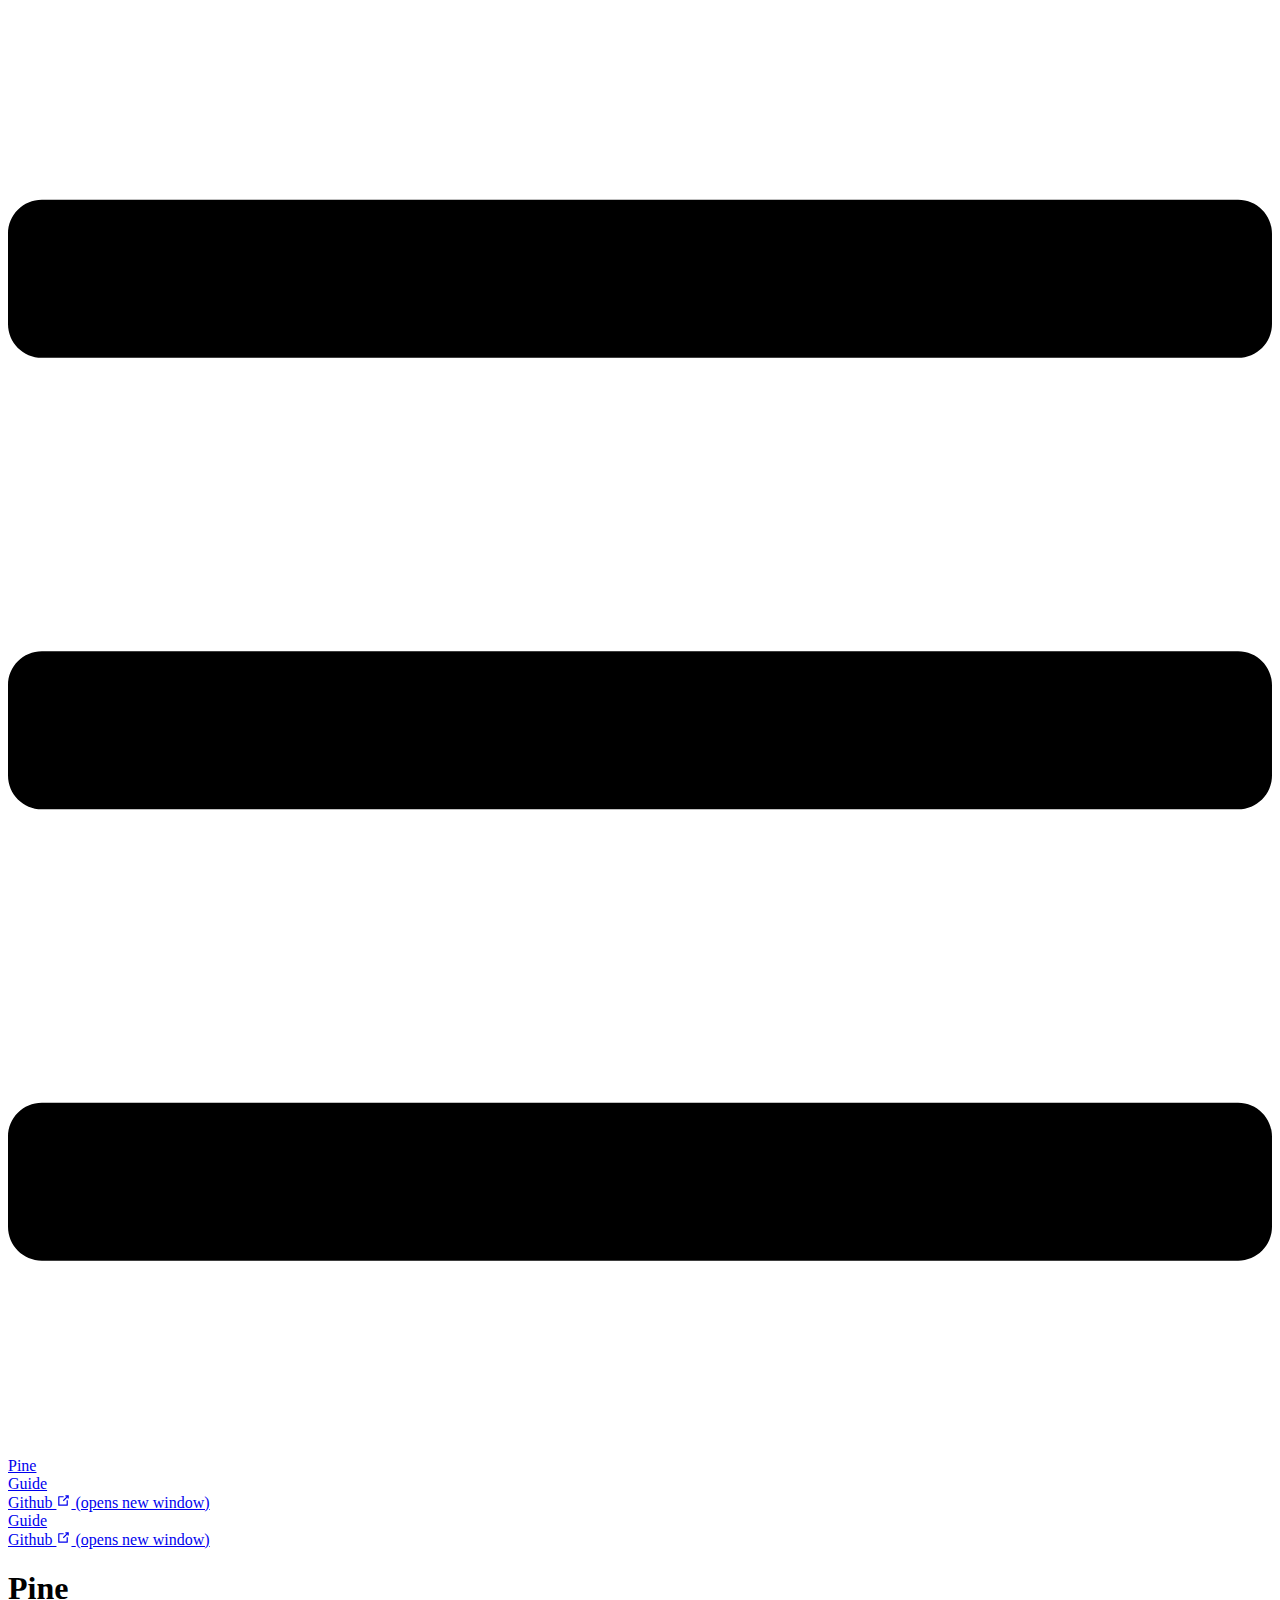
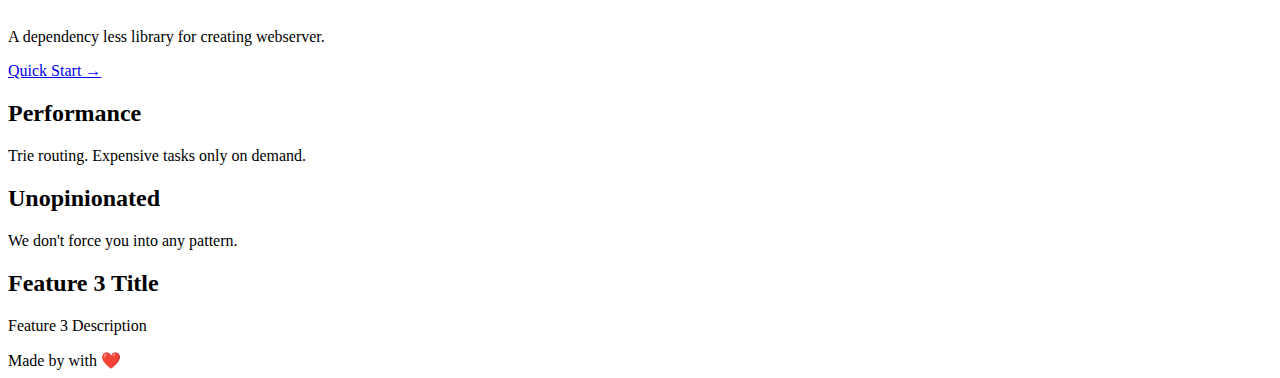
==== commit ab08b4d6: "changed links" ====
--- a/index.html
+++ b/index.html
@@ -11,15 +11,15 @@
     <meta name="apple-mobile-web-app-capable" content="yes">
     <meta name="apple-mobile-web-app-status-bar-style" content="black">
     
-    <link rel="preload" href="/assets/css/0.styles.39a267be.css" as="style"><link rel="preload" href="/assets/js/app.b1ec6d34.js" as="script"><link rel="preload" href="/assets/js/2.e7767448.js" as="script"><link rel="preload" href="/assets/js/19.b9b3221e.js" as="script"><link rel="prefetch" href="/assets/js/10.a19253a8.js"><link rel="prefetch" href="/assets/js/11.ebd62ddd.js"><link rel="prefetch" href="/assets/js/12.dfc4c2cf.js"><link rel="prefetch" href="/assets/js/13.0dc59c87.js"><link rel="prefetch" href="/assets/js/14.77c9f6ec.js"><link rel="prefetch" href="/assets/js/15.d4dd7ac7.js"><link rel="prefetch" href="/assets/js/16.641fc0c1.js"><link rel="prefetch" href="/assets/js/17.ef81d6ae.js"><link rel="prefetch" href="/assets/js/18.2c83feb0.js"><link rel="prefetch" href="/assets/js/3.e2c10d88.js"><link rel="prefetch" href="/assets/js/4.1ddbd436.js"><link rel="prefetch" href="/assets/js/5.36d3f813.js"><link rel="prefetch" href="/assets/js/6.9d0b0da1.js"><link rel="prefetch" href="/assets/js/7.0ec991a2.js"><link rel="prefetch" href="/assets/js/8.6fa378a0.js"><link rel="prefetch" href="/assets/js/9.0c739134.js">
-    <link rel="stylesheet" href="/assets/css/0.styles.39a267be.css">
+    <link rel="preload" href="/pine-docs/assets/css/0.styles.4ef86038.css" as="style"><link rel="preload" href="/pine-docs/assets/js/app.97f184ca.js" as="script"><link rel="preload" href="/pine-docs/assets/js/2.e7767448.js" as="script"><link rel="preload" href="/pine-docs/assets/js/19.2187fbb5.js" as="script"><link rel="prefetch" href="/pine-docs/assets/js/10.a19253a8.js"><link rel="prefetch" href="/pine-docs/assets/js/11.e033ff71.js"><link rel="prefetch" href="/pine-docs/assets/js/12.8a958b05.js"><link rel="prefetch" href="/pine-docs/assets/js/13.84c6de1e.js"><link rel="prefetch" href="/pine-docs/assets/js/14.00245dee.js"><link rel="prefetch" href="/pine-docs/assets/js/15.d4dd7ac7.js"><link rel="prefetch" href="/pine-docs/assets/js/16.9314532d.js"><link rel="prefetch" href="/pine-docs/assets/js/17.5b39fc09.js"><link rel="prefetch" href="/pine-docs/assets/js/18.3b71c09d.js"><link rel="prefetch" href="/pine-docs/assets/js/3.f4344832.js"><link rel="prefetch" href="/pine-docs/assets/js/4.69396bcb.js"><link rel="prefetch" href="/pine-docs/assets/js/5.8060a85b.js"><link rel="prefetch" href="/pine-docs/assets/js/6.9d0b0da1.js"><link rel="prefetch" href="/pine-docs/assets/js/7.0ec991a2.js"><link rel="prefetch" href="/pine-docs/assets/js/8.6fa378a0.js"><link rel="prefetch" href="/pine-docs/assets/js/9.0c739134.js">
+    <link rel="stylesheet" href="/pine-docs/assets/css/0.styles.4ef86038.css">
   </head>
   <body>
-    <div id="app" data-server-rendered="true"><div class="theme-container no-sidebar"><header class="navbar"><div class="sidebar-button"><svg xmlns="http://www.w3.org/2000/svg" aria-hidden="true" role="img" viewBox="0 0 448 512" class="icon"><path fill="currentColor" d="M436 124H12c-6.627 0-12-5.373-12-12V80c0-6.627 5.373-12 12-12h424c6.627 0 12 5.373 12 12v32c0 6.627-5.373 12-12 12zm0 160H12c-6.627 0-12-5.373-12-12v-32c0-6.627 5.373-12 12-12h424c6.627 0 12 5.373 12 12v32c0 6.627-5.373 12-12 12zm0 160H12c-6.627 0-12-5.373-12-12v-32c0-6.627 5.373-12 12-12h424c6.627 0 12 5.373 12 12v32c0 6.627-5.373 12-12 12z"></path></svg></div> <a href="/" aria-current="page" class="home-link router-link-exact-active router-link-active"><!----> <span class="site-name">Pine</span></a> <div class="links"><!----> <nav class="nav-links can-hide"><div class="nav-item"><a href="/guide/" class="nav-link">
+    <div id="app" data-server-rendered="true"><div class="theme-container no-sidebar"><header class="navbar"><div class="sidebar-button"><svg xmlns="http://www.w3.org/2000/svg" aria-hidden="true" role="img" viewBox="0 0 448 512" class="icon"><path fill="currentColor" d="M436 124H12c-6.627 0-12-5.373-12-12V80c0-6.627 5.373-12 12-12h424c6.627 0 12 5.373 12 12v32c0 6.627-5.373 12-12 12zm0 160H12c-6.627 0-12-5.373-12-12v-32c0-6.627 5.373-12 12-12h424c6.627 0 12 5.373 12 12v32c0 6.627-5.373 12-12 12zm0 160H12c-6.627 0-12-5.373-12-12v-32c0-6.627 5.373-12 12-12h424c6.627 0 12 5.373 12 12v32c0 6.627-5.373 12-12 12z"></path></svg></div> <a href="/pine-docs/" aria-current="page" class="home-link router-link-exact-active router-link-active"><!----> <span class="site-name">Pine</span></a> <div class="links"><!----> <nav class="nav-links can-hide"><div class="nav-item"><a href="/pine-docs/guide/" class="nav-link">
   Guide
 </a></div><div class="nav-item"><a href="https://github.com/Palladium02/pine" target="_blank" rel="noopener noreferrer" class="nav-link external">
   Github
-  <span><svg xmlns="http://www.w3.org/2000/svg" aria-hidden="true" focusable="false" x="0px" y="0px" viewBox="0 0 100 100" width="15" height="15" class="icon outbound"><path fill="currentColor" d="M18.8,85.1h56l0,0c2.2,0,4-1.8,4-4v-32h-8v28h-48v-48h28v-8h-32l0,0c-2.2,0-4,1.8-4,4v56C14.8,83.3,16.6,85.1,18.8,85.1z"></path> <polygon fill="currentColor" points="45.7,48.7 51.3,54.3 77.2,28.5 77.2,37.2 85.2,37.2 85.2,14.9 62.8,14.9 62.8,22.9 71.5,22.9"></polygon></svg> <span class="sr-only">(opens new window)</span></span></a></div> <!----></nav></div></header> <div class="sidebar-mask"></div> <aside class="sidebar"><nav class="nav-links"><div class="nav-item"><a href="/guide/" class="nav-link">
+  <span><svg xmlns="http://www.w3.org/2000/svg" aria-hidden="true" focusable="false" x="0px" y="0px" viewBox="0 0 100 100" width="15" height="15" class="icon outbound"><path fill="currentColor" d="M18.8,85.1h56l0,0c2.2,0,4-1.8,4-4v-32h-8v28h-48v-48h28v-8h-32l0,0c-2.2,0-4,1.8-4,4v56C14.8,83.3,16.6,85.1,18.8,85.1z"></path> <polygon fill="currentColor" points="45.7,48.7 51.3,54.3 77.2,28.5 77.2,37.2 85.2,37.2 85.2,14.9 62.8,14.9 62.8,22.9 71.5,22.9"></polygon></svg> <span class="sr-only">(opens new window)</span></span></a></div> <!----></nav></div></header> <div class="sidebar-mask"></div> <aside class="sidebar"><nav class="nav-links"><div class="nav-item"><a href="/pine-docs/guide/" class="nav-link">
   Guide
 </a></div><div class="nav-item"><a href="https://github.com/Palladium02/pine" target="_blank" rel="noopener noreferrer" class="nav-link external">
   Github
@@ -27,11 +27,11 @@
       Pine
     </h1> <p class="description">
       A dependency less library for creating webserver.
-    </p> <p class="action"><a href="/guide/" class="nav-link action-button">
+    </p> <p class="action"><a href="/pine-docs/guide/" class="nav-link action-button">
   Quick Start →
 </a></p></header> <div class="features"><div class="feature"><h2>Performance</h2> <p>Trie routing. Expensive tasks only on demand.</p></div><div class="feature"><h2>Unopinionated</h2> <p>We don't force you into any pattern.</p></div><div class="feature"><h2>Feature 3 Title</h2> <p>Feature 3 Description</p></div></div> <div class="theme-default-content custom content__default"></div> <div class="footer">
     Made by  with ❤️
   </div></main></div><div class="global-ui"></div></div>
-    <script src="/assets/js/app.b1ec6d34.js" defer></script><script src="/assets/js/2.e7767448.js" defer></script><script src="/assets/js/19.b9b3221e.js" defer></script>
+    <script src="/pine-docs/assets/js/app.97f184ca.js" defer></script><script src="/pine-docs/assets/js/2.e7767448.js" defer></script><script src="/pine-docs/assets/js/19.2187fbb5.js" defer></script>
   </body>
 </html>
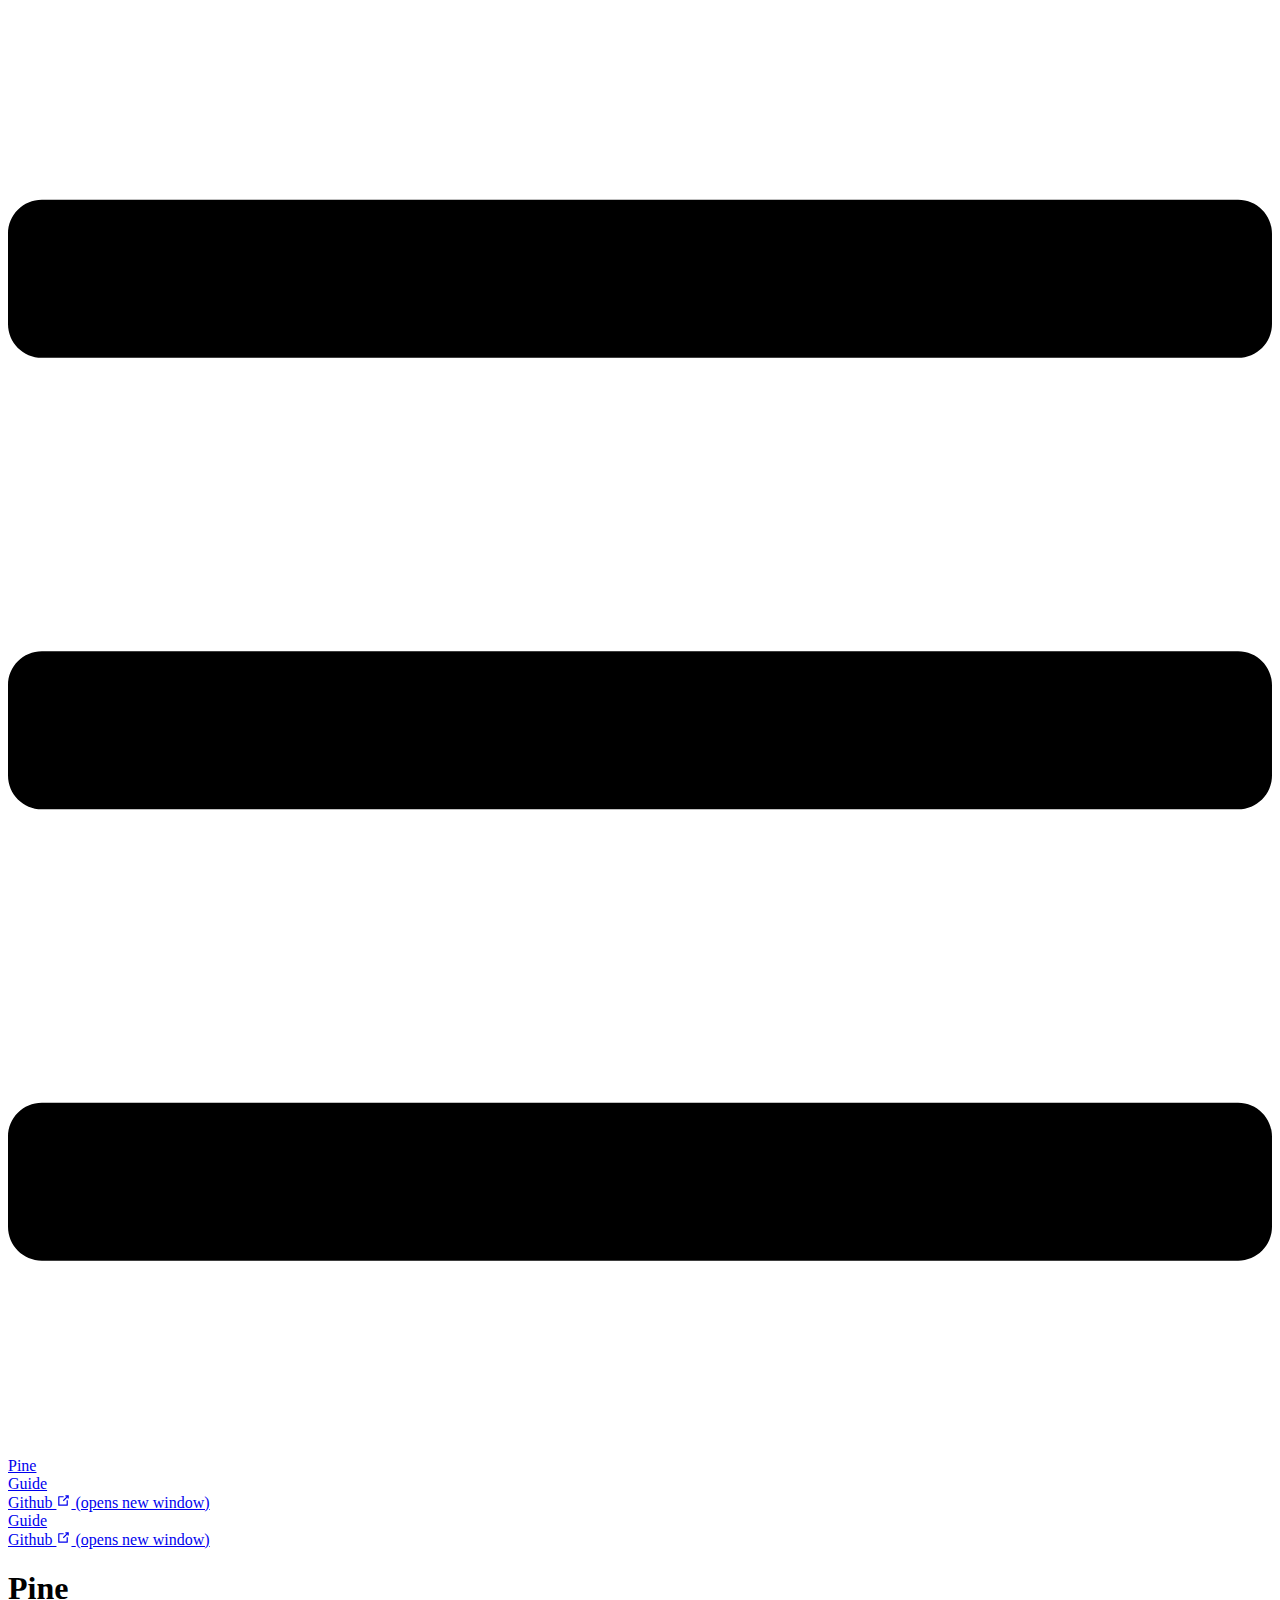
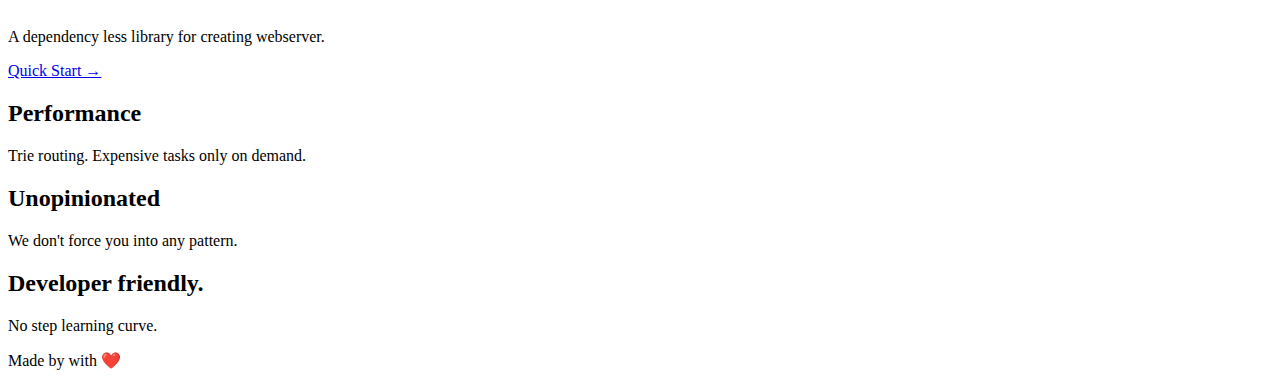
==== commit 782d8d65: "readded files" ====
--- a/index.html
+++ b/index.html
@@ -11,8 +11,8 @@
     <meta name="apple-mobile-web-app-capable" content="yes">
     <meta name="apple-mobile-web-app-status-bar-style" content="black">
     
-    <link rel="preload" href="/pine-docs/assets/css/0.styles.4ef86038.css" as="style"><link rel="preload" href="/pine-docs/assets/js/app.97f184ca.js" as="script"><link rel="preload" href="/pine-docs/assets/js/2.e7767448.js" as="script"><link rel="preload" href="/pine-docs/assets/js/19.2187fbb5.js" as="script"><link rel="prefetch" href="/pine-docs/assets/js/10.a19253a8.js"><link rel="prefetch" href="/pine-docs/assets/js/11.e033ff71.js"><link rel="prefetch" href="/pine-docs/assets/js/12.8a958b05.js"><link rel="prefetch" href="/pine-docs/assets/js/13.84c6de1e.js"><link rel="prefetch" href="/pine-docs/assets/js/14.00245dee.js"><link rel="prefetch" href="/pine-docs/assets/js/15.d4dd7ac7.js"><link rel="prefetch" href="/pine-docs/assets/js/16.9314532d.js"><link rel="prefetch" href="/pine-docs/assets/js/17.5b39fc09.js"><link rel="prefetch" href="/pine-docs/assets/js/18.3b71c09d.js"><link rel="prefetch" href="/pine-docs/assets/js/3.f4344832.js"><link rel="prefetch" href="/pine-docs/assets/js/4.69396bcb.js"><link rel="prefetch" href="/pine-docs/assets/js/5.8060a85b.js"><link rel="prefetch" href="/pine-docs/assets/js/6.9d0b0da1.js"><link rel="prefetch" href="/pine-docs/assets/js/7.0ec991a2.js"><link rel="prefetch" href="/pine-docs/assets/js/8.6fa378a0.js"><link rel="prefetch" href="/pine-docs/assets/js/9.0c739134.js">
-    <link rel="stylesheet" href="/pine-docs/assets/css/0.styles.4ef86038.css">
+    <link rel="preload" href="/pine-docs/assets/css/0.styles.fda3783c.css" as="style"><link rel="preload" href="/pine-docs/assets/js/app.543f108b.js" as="script"><link rel="preload" href="/pine-docs/assets/js/2.e7767448.js" as="script"><link rel="preload" href="/pine-docs/assets/js/19.3019f177.js" as="script"><link rel="prefetch" href="/pine-docs/assets/js/10.a19253a8.js"><link rel="prefetch" href="/pine-docs/assets/js/11.ebd62ddd.js"><link rel="prefetch" href="/pine-docs/assets/js/12.0642509c.js"><link rel="prefetch" href="/pine-docs/assets/js/13.33619c68.js"><link rel="prefetch" href="/pine-docs/assets/js/14.77c9f6ec.js"><link rel="prefetch" href="/pine-docs/assets/js/15.d4dd7ac7.js"><link rel="prefetch" href="/pine-docs/assets/js/16.10ec039e.js"><link rel="prefetch" href="/pine-docs/assets/js/17.ef81d6ae.js"><link rel="prefetch" href="/pine-docs/assets/js/18.63f5b56d.js"><link rel="prefetch" href="/pine-docs/assets/js/3.e2c10d88.js"><link rel="prefetch" href="/pine-docs/assets/js/4.7632ce20.js"><link rel="prefetch" href="/pine-docs/assets/js/5.d247f97e.js"><link rel="prefetch" href="/pine-docs/assets/js/6.9d0b0da1.js"><link rel="prefetch" href="/pine-docs/assets/js/7.0ec991a2.js"><link rel="prefetch" href="/pine-docs/assets/js/8.6fa378a0.js"><link rel="prefetch" href="/pine-docs/assets/js/9.0c739134.js">
+    <link rel="stylesheet" href="/pine-docs/assets/css/0.styles.fda3783c.css">
   </head>
   <body>
     <div id="app" data-server-rendered="true"><div class="theme-container no-sidebar"><header class="navbar"><div class="sidebar-button"><svg xmlns="http://www.w3.org/2000/svg" aria-hidden="true" role="img" viewBox="0 0 448 512" class="icon"><path fill="currentColor" d="M436 124H12c-6.627 0-12-5.373-12-12V80c0-6.627 5.373-12 12-12h424c6.627 0 12 5.373 12 12v32c0 6.627-5.373 12-12 12zm0 160H12c-6.627 0-12-5.373-12-12v-32c0-6.627 5.373-12 12-12h424c6.627 0 12 5.373 12 12v32c0 6.627-5.373 12-12 12zm0 160H12c-6.627 0-12-5.373-12-12v-32c0-6.627 5.373-12 12-12h424c6.627 0 12 5.373 12 12v32c0 6.627-5.373 12-12 12z"></path></svg></div> <a href="/pine-docs/" aria-current="page" class="home-link router-link-exact-active router-link-active"><!----> <span class="site-name">Pine</span></a> <div class="links"><!----> <nav class="nav-links can-hide"><div class="nav-item"><a href="/pine-docs/guide/" class="nav-link">
@@ -29,9 +29,9 @@
       A dependency less library for creating webserver.
     </p> <p class="action"><a href="/pine-docs/guide/" class="nav-link action-button">
   Quick Start →
-</a></p></header> <div class="features"><div class="feature"><h2>Performance</h2> <p>Trie routing. Expensive tasks only on demand.</p></div><div class="feature"><h2>Unopinionated</h2> <p>We don't force you into any pattern.</p></div><div class="feature"><h2>Feature 3 Title</h2> <p>Feature 3 Description</p></div></div> <div class="theme-default-content custom content__default"></div> <div class="footer">
+</a></p></header> <div class="features"><div class="feature"><h2>Performance</h2> <p>Trie routing. Expensive tasks only on demand.</p></div><div class="feature"><h2>Unopinionated</h2> <p>We don't force you into any pattern.</p></div><div class="feature"><h2>Developer friendly.</h2> <p>No step learning curve.</p></div></div> <div class="theme-default-content custom content__default"></div> <div class="footer">
     Made by  with ❤️
   </div></main></div><div class="global-ui"></div></div>
-    <script src="/pine-docs/assets/js/app.97f184ca.js" defer></script><script src="/pine-docs/assets/js/2.e7767448.js" defer></script><script src="/pine-docs/assets/js/19.2187fbb5.js" defer></script>
+    <script src="/pine-docs/assets/js/app.543f108b.js" defer></script><script src="/pine-docs/assets/js/2.e7767448.js" defer></script><script src="/pine-docs/assets/js/19.3019f177.js" defer></script>
   </body>
 </html>
